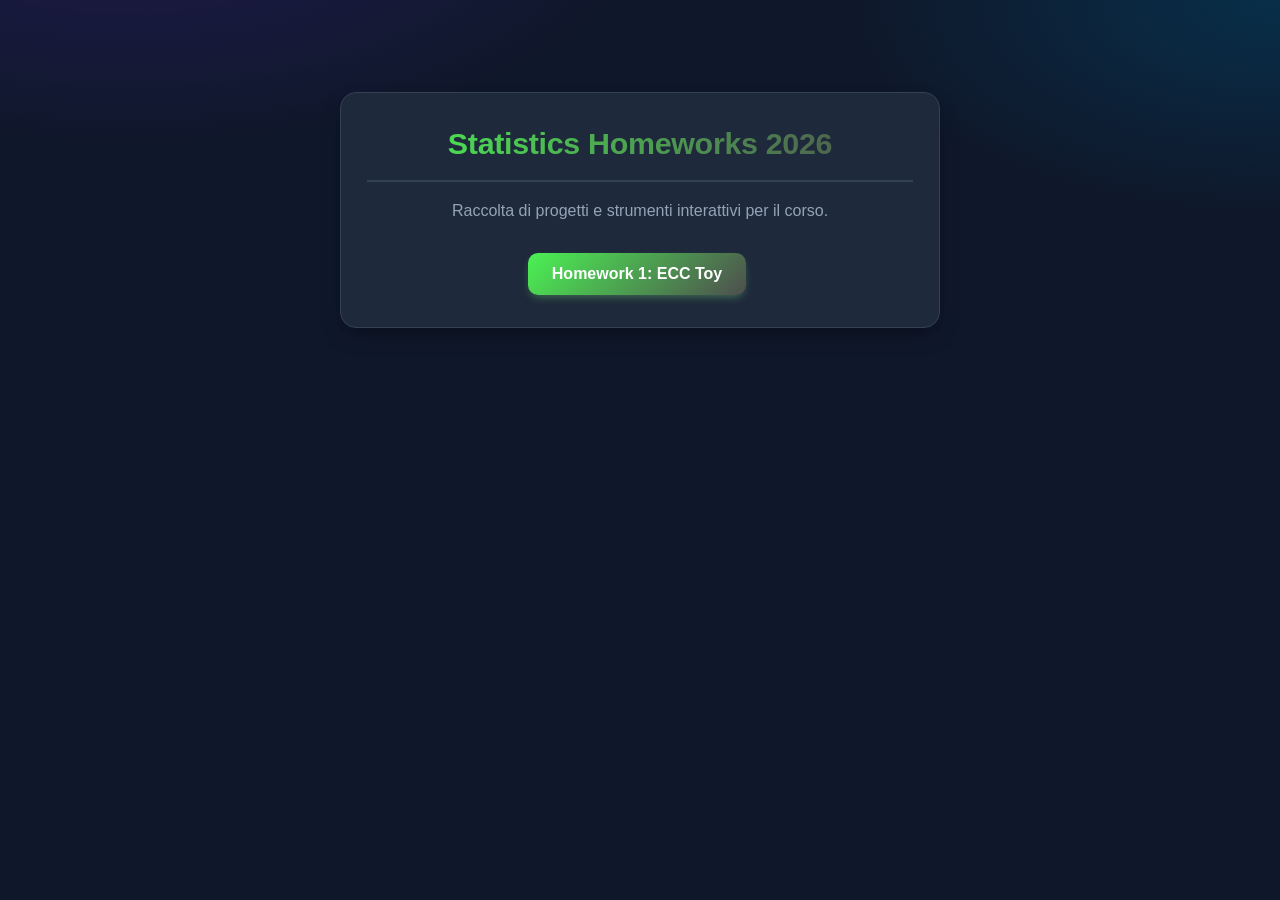
==== index.html @ 706de147 "Update index.html" ====
<!DOCTYPE html>
<html lang="it">

<head>
    <meta charset="UTF-8">
    <meta name="viewport" content="width=device-width, initial-scale=1">
    <title>Statistics Homeworks</title>
    <link rel="stylesheet" href="hm1/style.css">
</head>

<body>
    <div class="card" style="max-width: 600px; margin: 60px auto; text-align: center;">
        <h1>Statistics Homeworks 2026</h1>
        <p style="color: var(--text-muted); margin-bottom: 24px;">Raccolta di progetti e strumenti interattivi per il corso.</p>
        
        <div style="display: flex; justify-content: center; gap: 16px; flex-wrap: wrap;">
            <a href="hm1/" style="text-decoration: none;">
                <button style="padding: 12px 24px; font-size: 1rem;">Homework 1: ECC Toy</button>
            </a>
        </div>
    </div>
</body>

</html>
---- hm1/style.css ----
:root {
    --primary: hsl(123, 86%, 62%);
    --primary-hover: #21e731;
    --accent: #4e4e4e;
    --bg-main: #0f172a;
    --bg-card: #1e293b;
    --text-main: #f1f5f9;
    --text-muted: #94a3b8;
    --border: #334155;
    --success-bg: #064e3b;
    --success-border: #10b981;
    --warn-bg: #78350f;
    --warn-border: #f59e0b;
    --shadow: 0 10px 25px -10px rgba(0, 0, 0, 0.5), 0 4px 6px -4px rgba(15, 23, 42, 0.5);
}

* { box-sizing: border-box; }

body {
    font-family: Inter, -apple-system, BlinkMacSystemFont, "Segoe UI", Roboto, Helvetica, Arial, sans-serif;
    max-width: 980px;
    margin: 0 auto;
    padding: 32px 20px 60px;
    color: var(--text-main);
    line-height: 1.6;
    background:
        radial-gradient(900px 400px at 10% -10%, #1e1b4b 0, transparent 60%),
        radial-gradient(800px 400px at 100% 0, #082f49 0, transparent 55%),
        var(--bg-main);
    background-attachment: fixed;
}

h1, h2, h3 {
    color: #f8fafc;
    margin-top: 0;
    letter-spacing: -0.01em;
}

h1 {
    font-size: 1.9rem;
    padding-bottom: 12px;
    margin-bottom: 16px;
    border-bottom: 2px solid var(--border);
    background: linear-gradient(90deg, var(--primary), var(--accent));
    -webkit-background-clip: text;
    background-clip: text;
    color: transparent;
}

h2 {
    font-size: 1.2rem;
    margin-bottom: 12px;
    padding-left: 12px;
    border-left: 4px solid var(--primary);
}

h3 {
    font-size: 1.02rem;
    margin: 18px 0 8px;
    color: var(--text-main);
}

.card {
    background: var(--bg-card);
    padding: 26px;
    border-radius: 16px;
    box-shadow: var(--shadow);
    margin-bottom: 26px;
    border: 1px solid var(--border);
    transition: transform 0.2s, box-shadow 0.2s;
}

label {
    font-weight: 600;
    font-size: 0.88rem;
    margin-right: 6px;
    color: var(--text-muted);
    text-transform: uppercase;
    letter-spacing: 0.04em;
}

input, select, button {
    padding: 9px 14px;
    margin: 6px 6px 6px 0;
    font-size: 0.95rem;
    font-family: inherit;
    border: 1px solid var(--border);
    border-radius: 10px;
    background: #090d16;
    color: var(--text-main);
    outline: none;
    transition: all 0.18s;
}

input:focus, select:focus {
    border-color: var(--primary);
    box-shadow: 0 0 0 4px rgba(129, 140, 248, 0.2);
}

input[type="range"] {
    padding: 0;
    border: 0;
    box-shadow: none;
    accent-color: var(--primary);
    vertical-align: middle;
    background: transparent;
}

button {
    background: linear-gradient(135deg, var(--primary), var(--accent));
    color: #fff;
    border: none;
    font-weight: 600;
    cursor: pointer;
    box-shadow: 0 4px 10px -3px rgba(129, 248, 129, 0.4);
}

button:hover {
    background: linear-gradient(135deg, var(--primary-hover), var(--accent));
    transform: translateY(-1px);
    box-shadow: 0 8px 14px -4px rgba(133, 248, 129, 0.6);
}

button:active { transform: translateY(0); }

table {
    width: 100%;
    border-collapse: collapse;
    margin-top: 10px;
    font-size: 0.88rem;
    font-variant-numeric: tabular-nums;
}

th, td {
    border-bottom: 1px solid var(--border);
    padding: 8px 14px;
    text-align: center;
}

td { font-family: ui-monospace, SFMono-Regular, Menlo, Consolas, monospace; }

th {
    background: #0b1329;
    color: #f8fafc;
    font-weight: 600;
    position: sticky;
    top: 0;
    z-index: 1;
}

tr:nth-child(even) td { background: #172033; }
tr:hover td { background: #1e293b; }

.out {
    background: #022c22;
    border-left: 5px solid var(--success-border);
    padding: 14px 16px;
    margin-top: 14px;
    border-radius: 0 10px 10px 0;
    font-size: 0.95rem;
}

.out b { color: #34d399; }

.scroll {
    max-height: 270px;
    overflow-y: auto;
    display: inline-block;
    vertical-align: top;
    margin: 6px 16px 6px 0;
    min-width: 240px;
    border-radius: 10px;
    border: 1px solid var(--border);
    background: #0b1329;
}

.bar {
    display: flex;
    align-items: center;
    font: 12px ui-monospace, SFMono-Regular, Menlo, Monaco, Consolas, monospace;
    margin: 3px 0;
}

.bar span {
    display: inline-block;
    background: linear-gradient(90deg, var(--primary), var(--accent));
    height: 11px;
    margin: 0 8px;
    min-width: 2px;
    border-radius: 6px;
}

.warn {
    background: #451a03;
    border-left: 5px solid var(--warn-border);
    padding: 14px 16px;
    margin: 16px 0;
    border-radius: 0 10px 10px 0;
    font-size: 0.92rem;
    color: #fde68a;
}

svg {
    background: #0b1329;
    border: 1px solid var(--border);
    border-radius: 14px;
    max-width: 100%;
    height: auto;
    display: block;
    margin: 12px auto;
    box-shadow: inset 0 1px 3px rgba(0, 0, 0, 0.3);
}

#frameDesc {
    background: #0b1329;
    color: var(--text-main);
    border: 1px solid var(--border);
    border-radius: 8px;
    padding: 8px 12px;
    font-size: 0.9rem;
}

pre {
    background: #090d16;
    color: #e2e8f0;
    padding: 14px;
    border-radius: 10px;
    overflow: auto;
    font-size: 0.85rem;
    border: 1px solid var(--border);
}

.cols {
    display: flex;
    gap: 28px;
    flex-wrap: wrap;
}

.cols > div {
    flex: 1;
    min-width: 250px;
}

ul { padding-left: 22px; }
li { margin-bottom: 7px; }

@media (max-width: 600px) {
    body { padding: 16px 12px; }
    .card { padding: 18px; }
    h1 { font-size: 1.5rem; }
}
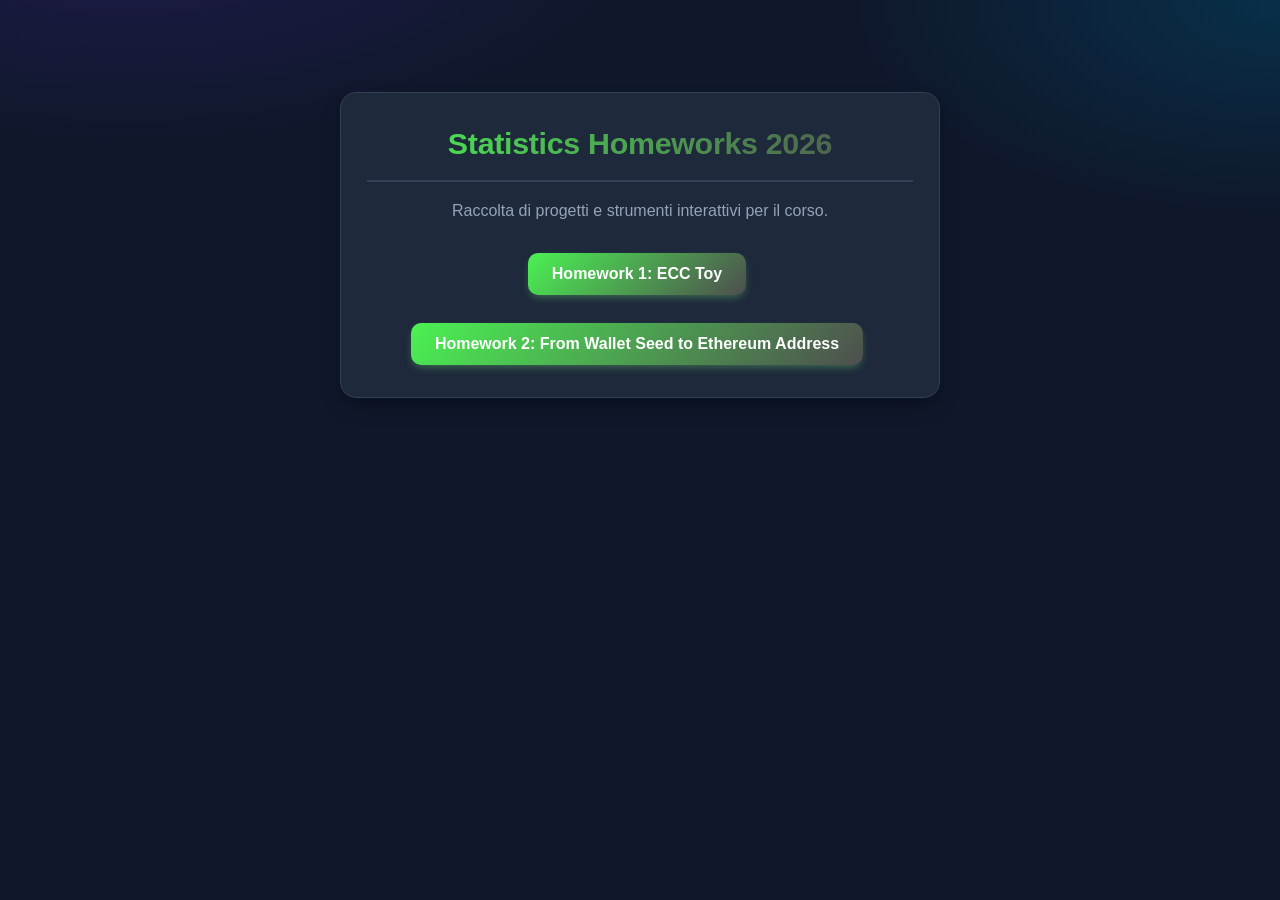
==== commit 51c8eee4: "h2" ====
--- a/index.html
+++ b/index.html
@@ -5,7 +5,7 @@
     <meta charset="UTF-8">
     <meta name="viewport" content="width=device-width, initial-scale=1">
     <title>Statistics Homeworks</title>
-    <link rel="stylesheet" href="hm1/style.css">
+    <link rel="stylesheet" href="style.css">
 </head>
 
 <body>
@@ -17,6 +17,9 @@
             <a href="hm1/" style="text-decoration: none;">
                 <button style="padding: 12px 24px; font-size: 1rem;">Homework 1: ECC Toy</button>
             </a>
+            <a href="hm2/" style="text-decoration: none;">
+                <button style="padding: 12px 24px; font-size: 1rem;">Homework 2:  From Wallet Seed to Ethereum Address</button>
+            </a>
         </div>
     </div>
 </body>
--- a/style.css
+++ b/style.css
@@ -0,0 +1,251 @@
+:root {
+    --primary: hsl(123, 86%, 62%);
+    --primary-hover: #21e731;
+    --accent: #4e4e4e;
+    --bg-main: #0f172a;
+    --bg-card: #1e293b;
+    --text-main: #f1f5f9;
+    --text-muted: #94a3b8;
+    --border: #334155;
+    --success-bg: #064e3b;
+    --success-border: #10b981;
+    --warn-bg: #78350f;
+    --warn-border: #f59e0b;
+    --shadow: 0 10px 25px -10px rgba(0, 0, 0, 0.5), 0 4px 6px -4px rgba(15, 23, 42, 0.5);
+}
+
+* { box-sizing: border-box; }
+
+body {
+    font-family: Inter, -apple-system, BlinkMacSystemFont, "Segoe UI", Roboto, Helvetica, Arial, sans-serif;
+    max-width: 980px;
+    margin: 0 auto;
+    padding: 32px 20px 60px;
+    color: var(--text-main);
+    line-height: 1.6;
+    background:
+        radial-gradient(900px 400px at 10% -10%, #1e1b4b 0, transparent 60%),
+        radial-gradient(800px 400px at 100% 0, #082f49 0, transparent 55%),
+        var(--bg-main);
+    background-attachment: fixed;
+}
+
+h1, h2, h3 {
+    color: #f8fafc;
+    margin-top: 0;
+    letter-spacing: -0.01em;
+}
+
+h1 {
+    font-size: 1.9rem;
+    padding-bottom: 12px;
+    margin-bottom: 16px;
+    border-bottom: 2px solid var(--border);
+    background: linear-gradient(90deg, var(--primary), var(--accent));
+    -webkit-background-clip: text;
+    background-clip: text;
+    color: transparent;
+}
+
+h2 {
+    font-size: 1.2rem;
+    margin-bottom: 12px;
+    padding-left: 12px;
+    border-left: 4px solid var(--primary);
+}
+
+h3 {
+    font-size: 1.02rem;
+    margin: 18px 0 8px;
+    color: var(--text-main);
+}
+
+.card {
+    background: var(--bg-card);
+    padding: 26px;
+    border-radius: 16px;
+    box-shadow: var(--shadow);
+    margin-bottom: 26px;
+    border: 1px solid var(--border);
+    transition: transform 0.2s, box-shadow 0.2s;
+}
+
+label {
+    font-weight: 600;
+    font-size: 0.88rem;
+    margin-right: 6px;
+    color: var(--text-muted);
+    text-transform: uppercase;
+    letter-spacing: 0.04em;
+}
+
+input, select, button {
+    padding: 9px 14px;
+    margin: 6px 6px 6px 0;
+    font-size: 0.95rem;
+    font-family: inherit;
+    border: 1px solid var(--border);
+    border-radius: 10px;
+    background: #090d16;
+    color: var(--text-main);
+    outline: none;
+    transition: all 0.18s;
+}
+
+input:focus, select:focus {
+    border-color: var(--primary);
+    box-shadow: 0 0 0 4px rgba(129, 140, 248, 0.2);
+}
+
+input[type="range"] {
+    padding: 0;
+    border: 0;
+    box-shadow: none;
+    accent-color: var(--primary);
+    vertical-align: middle;
+    background: transparent;
+}
+
+button {
+    background: linear-gradient(135deg, var(--primary), var(--accent));
+    color: #fff;
+    border: none;
+    font-weight: 600;
+    cursor: pointer;
+    box-shadow: 0 4px 10px -3px rgba(129, 248, 129, 0.4);
+}
+
+button:hover {
+    background: linear-gradient(135deg, var(--primary-hover), var(--accent));
+    transform: translateY(-1px);
+    box-shadow: 0 8px 14px -4px rgba(133, 248, 129, 0.6);
+}
+
+button:active { transform: translateY(0); }
+
+table {
+    width: 100%;
+    border-collapse: collapse;
+    margin-top: 10px;
+    font-size: 0.88rem;
+    font-variant-numeric: tabular-nums;
+}
+
+th, td {
+    border-bottom: 1px solid var(--border);
+    padding: 8px 14px;
+    text-align: center;
+}
+
+td { font-family: ui-monospace, SFMono-Regular, Menlo, Consolas, monospace; }
+
+th {
+    background: #0b1329;
+    color: #f8fafc;
+    font-weight: 600;
+    position: sticky;
+    top: 0;
+    z-index: 1;
+}
+
+tr:nth-child(even) td { background: #172033; }
+tr:hover td { background: #1e293b; }
+
+.out {
+    background: #022c22;
+    border-left: 5px solid var(--success-border);
+    padding: 14px 16px;
+    margin-top: 14px;
+    border-radius: 0 10px 10px 0;
+    font-size: 0.95rem;
+}
+
+.out b { color: #34d399; }
+
+.scroll {
+    max-height: 270px;
+    overflow-y: auto;
+    display: inline-block;
+    vertical-align: top;
+    margin: 6px 16px 6px 0;
+    min-width: 240px;
+    border-radius: 10px;
+    border: 1px solid var(--border);
+    background: #0b1329;
+}
+
+.bar {
+    display: flex;
+    align-items: center;
+    font: 12px ui-monospace, SFMono-Regular, Menlo, Monaco, Consolas, monospace;
+    margin: 3px 0;
+}
+
+.bar span {
+    display: inline-block;
+    background: linear-gradient(90deg, var(--primary), var(--accent));
+    height: 11px;
+    margin: 0 8px;
+    min-width: 2px;
+    border-radius: 6px;
+}
+
+.warn {
+    background: #451a03;
+    border-left: 5px solid var(--warn-border);
+    padding: 14px 16px;
+    margin: 16px 0;
+    border-radius: 0 10px 10px 0;
+    font-size: 0.92rem;
+    color: #fde68a;
+}
+
+svg {
+    background: #0b1329;
+    border: 1px solid var(--border);
+    border-radius: 14px;
+    max-width: 100%;
+    height: auto;
+    display: block;
+    margin: 12px auto;
+    box-shadow: inset 0 1px 3px rgba(0, 0, 0, 0.3);
+}
+
+#frameDesc {
+    background: #0b1329;
+    color: var(--text-main);
+    border: 1px solid var(--border);
+    border-radius: 8px;
+    padding: 8px 12px;
+    font-size: 0.9rem;
+}
+
+pre {
+    background: #090d16;
+    color: #e2e8f0;
+    padding: 14px;
+    border-radius: 10px;
+    overflow: auto;
+    font-size: 0.85rem;
+    border: 1px solid var(--border);
+}
+
+.cols {
+    display: flex;
+    gap: 28px;
+    flex-wrap: wrap;
+}
+
+.cols > div {
+    flex: 1;
+    min-width: 250px;
+}
+
+ul { padding-left: 22px; }
+li { margin-bottom: 7px; }
+
+@media (max-width: 600px) {
+    body { padding: 16px 12px; }
+    .card { padding: 18px; }
+    h1 { font-size: 1.5rem; }
+}
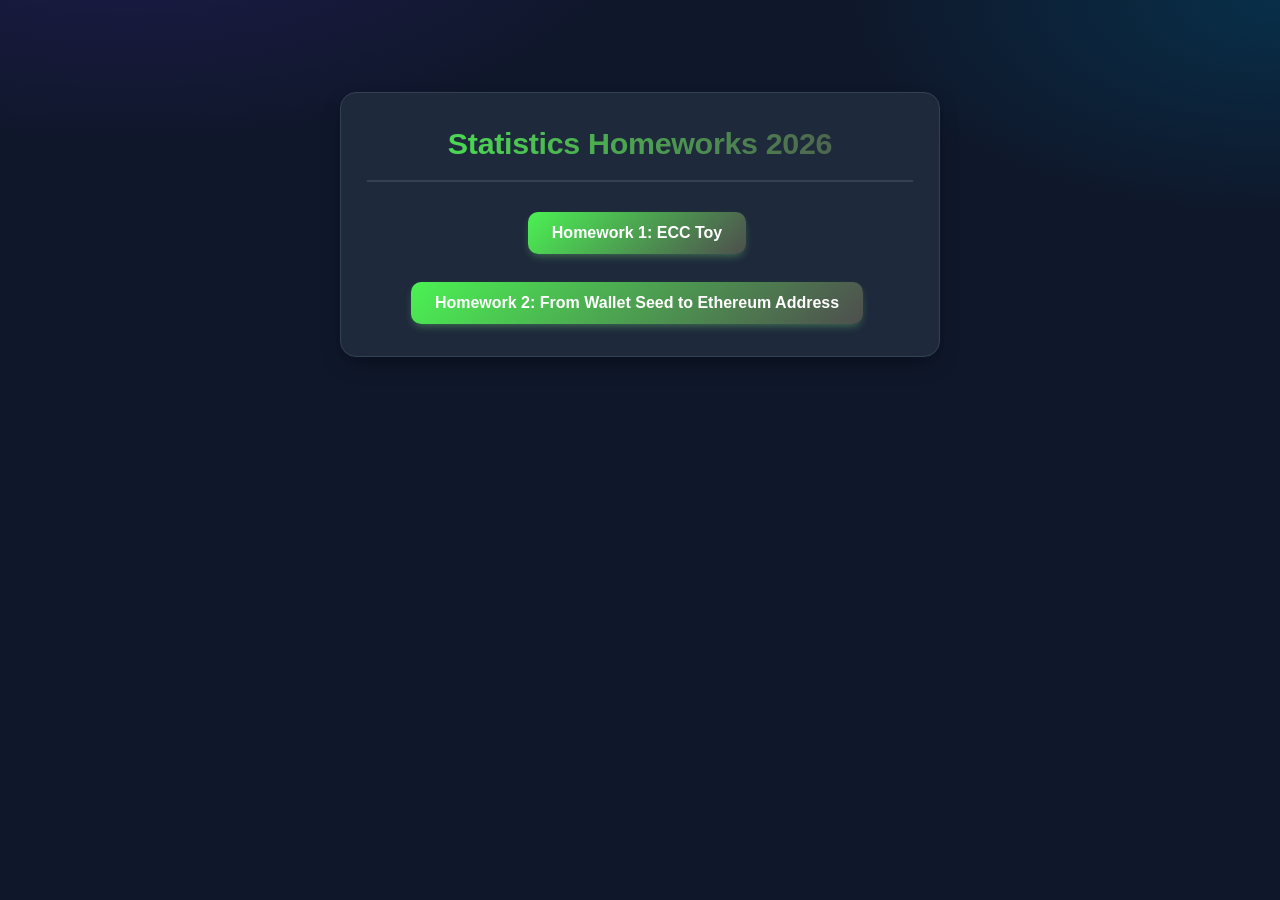
==== commit 6575c44a: "Update index.html" ====
--- a/index.html
+++ b/index.html
@@ -11,14 +11,15 @@
 <body>
     <div class="card" style="max-width: 600px; margin: 60px auto; text-align: center;">
         <h1>Statistics Homeworks 2026</h1>
-        <p style="color: var(--text-muted); margin-bottom: 24px;">Raccolta di progetti e strumenti interattivi per il corso.</p>
-        
+        <p style="color: var(--text-muted); margin-bottom: 24px;"></p>
+
         <div style="display: flex; justify-content: center; gap: 16px; flex-wrap: wrap;">
             <a href="hm1/" style="text-decoration: none;">
                 <button style="padding: 12px 24px; font-size: 1rem;">Homework 1: ECC Toy</button>
             </a>
             <a href="hm2/" style="text-decoration: none;">
-                <button style="padding: 12px 24px; font-size: 1rem;">Homework 2:  From Wallet Seed to Ethereum Address</button>
+                <button style="padding: 12px 24px; font-size: 1rem;">Homework 2: From Wallet Seed to Ethereum
+                    Address</button>
             </a>
         </div>
     </div>
--- a/style.css
+++ b/style.css
@@ -14,7 +14,9 @@
     --shadow: 0 10px 25px -10px rgba(0, 0, 0, 0.5), 0 4px 6px -4px rgba(15, 23, 42, 0.5);
 }
 
-* { box-sizing: border-box; }
+* {
+    box-sizing: border-box;
+}
 
 body {
     font-family: Inter, -apple-system, BlinkMacSystemFont, "Segoe UI", Roboto, Helvetica, Arial, sans-serif;
@@ -30,7 +32,9 @@
     background-attachment: fixed;
 }
 
-h1, h2, h3 {
+h1,
+h2,
+h3 {
     color: #f8fafc;
     margin-top: 0;
     letter-spacing: -0.01em;
@@ -79,7 +83,9 @@
     letter-spacing: 0.04em;
 }
 
-input, select, button {
+input,
+select,
+button {
     padding: 9px 14px;
     margin: 6px 6px 6px 0;
     font-size: 0.95rem;
@@ -92,7 +98,8 @@
     transition: all 0.18s;
 }
 
-input:focus, select:focus {
+input:focus,
+select:focus {
     border-color: var(--primary);
     box-shadow: 0 0 0 4px rgba(129, 140, 248, 0.2);
 }
@@ -121,7 +128,9 @@
     box-shadow: 0 8px 14px -4px rgba(133, 248, 129, 0.6);
 }
 
-button:active { transform: translateY(0); }
+button:active {
+    transform: translateY(0);
+}
 
 table {
     width: 100%;
@@ -131,13 +140,16 @@
     font-variant-numeric: tabular-nums;
 }
 
-th, td {
+th,
+td {
     border-bottom: 1px solid var(--border);
     padding: 8px 14px;
     text-align: center;
 }
 
-td { font-family: ui-monospace, SFMono-Regular, Menlo, Consolas, monospace; }
+td {
+    font-family: ui-monospace, SFMono-Regular, Menlo, Consolas, monospace;
+}
 
 th {
     background: #0b1329;
@@ -148,8 +160,13 @@
     z-index: 1;
 }
 
-tr:nth-child(even) td { background: #172033; }
-tr:hover td { background: #1e293b; }
+tr:nth-child(even) td {
+    background: #172033;
+}
+
+tr:hover td {
+    background: #1e293b;
+}
 
 .out {
     background: #022c22;
@@ -160,7 +177,9 @@
     font-size: 0.95rem;
 }
 
-.out b { color: #34d399; }
+.out b {
+    color: #34d399;
+}
 
 .scroll {
     max-height: 270px;
@@ -236,16 +255,77 @@
     flex-wrap: wrap;
 }
 
-.cols > div {
+.cols>div {
     flex: 1;
     min-width: 250px;
 }
 
-ul { padding-left: 22px; }
-li { margin-bottom: 7px; }
+.concept-grid {
+    display: grid;
+    grid-template-columns: repeat(auto-fit, minmax(280px, 1fr));
+    gap: 16px;
+    margin-top: 16px;
+}
+
+.concept-card {
+    background: rgba(255, 255, 255, 0.03);
+    border: 1px solid var(--border);
+    border-radius: 12px;
+    padding: 18px;
+    transition: transform 0.2s, border-color 0.2s;
+}
+
+.concept-card:hover {
+    border-color: var(--primary);
+}
+
+.concept-header {
+    display: flex;
+    justify-content: space-between;
+    align-items: baseline;
+    margin-bottom: 8px;
+}
+
+.concept-title {
+    font-weight: 700;
+    font-size: 1.05rem;
+    color: var(--text-main);
+}
+
+.concept-badge {
+    font-size: 0.75rem;
+    font-family: ui-monospace, SFMono-Regular, Menlo, Consolas, monospace;
+    background: rgba(129, 140, 248, 0.15);
+    color: var(--primary);
+    padding: 3px 8px;
+    border-radius: 6px;
+}
+
+.concept-desc {
+    font-size: 0.9rem;
+    color: var(--text-muted);
+    margin: 0;
+    line-height: 1.5;
+}
+
+ul {
+    padding-left: 22px;
+}
+
+li {
+    margin-bottom: 7px;
+}
 
 @media (max-width: 600px) {
-    body { padding: 16px 12px; }
-    .card { padding: 18px; }
-    h1 { font-size: 1.5rem; }
+    body {
+        padding: 16px 12px;
+    }
+
+    .card {
+        padding: 18px;
+    }
+
+    h1 {
+        font-size: 1.5rem;
+    }
 }
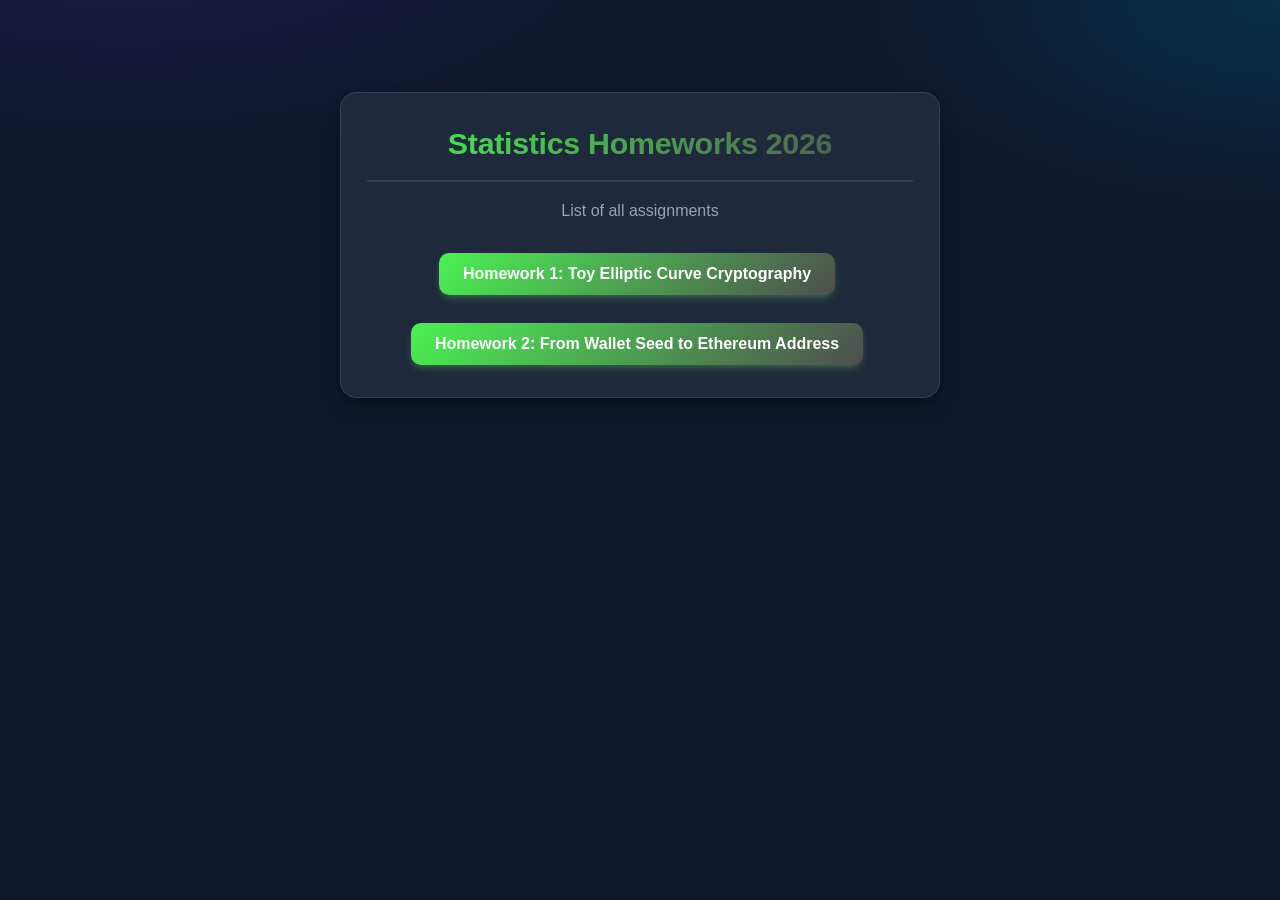
==== commit f93a471e: "Update index.html" ====
--- a/index.html
+++ b/index.html
@@ -11,11 +11,12 @@
 <body>
     <div class="card" style="max-width: 600px; margin: 60px auto; text-align: center;">
         <h1>Statistics Homeworks 2026</h1>
-        <p style="color: var(--text-muted); margin-bottom: 24px;"></p>
+        <p style="color: var(--text-muted); margin-bottom: 24px;">List of all assignments</p>
 
         <div style="display: flex; justify-content: center; gap: 16px; flex-wrap: wrap;">
             <a href="hm1/" style="text-decoration: none;">
-                <button style="padding: 12px 24px; font-size: 1rem;">Homework 1: ECC Toy</button>
+                <button style="padding: 12px 24px; font-size: 1rem;">Homework 1: Toy Elliptic Curve
+                    Cryptography</button>
             </a>
             <a href="hm2/" style="text-decoration: none;">
                 <button style="padding: 12px 24px; font-size: 1rem;">Homework 2: From Wallet Seed to Ethereum
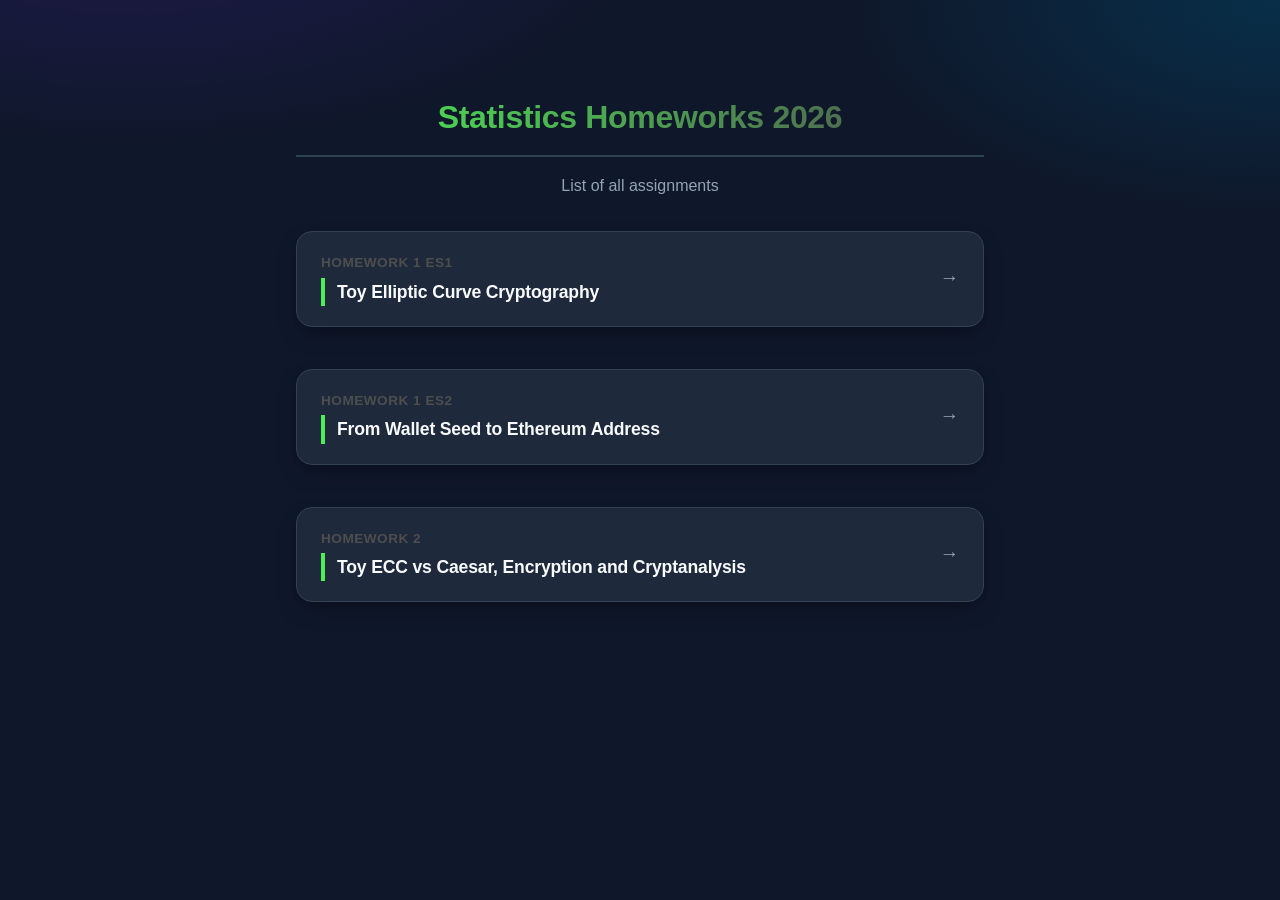
==== commit 16b71859: "homeUpdate" ====
--- a/index.html
+++ b/index.html
@@ -4,26 +4,119 @@
 <head>
     <meta charset="UTF-8">
     <meta name="viewport" content="width=device-width, initial-scale=1">
-    <title>Statistics Homeworks</title>
+    <title>Statistics Homeworks 2026</title>
     <link rel="stylesheet" href="style.css">
+    <style>
+        /* Semplici estensioni che usano le variabili del tuo style.css */
+        .home-container {
+            max-width: 720px;
+            margin: 60px auto;
+            padding: 0 16px;
+        }
+
+        .header-section {
+            text-align: center;
+            margin-bottom: 32px;
+        }
+
+        .header-section h1 {
+            margin-bottom: 8px;
+            font-size: 2rem;
+        }
+
+        .hw-list {
+            display: flex;
+            flex-direction: column;
+            gap: 16px;
+        }
+
+        .hw-card {
+            display: flex;
+            align-items: center;
+            justify-content: space-between;
+            padding: 20px 24px;
+            text-decoration: none;
+            color: inherit;
+            transition: transform 0.15s ease, border-color 0.15s ease, box-shadow 0.15s ease;
+        }
+
+        .hw-card:hover {
+            transform: translateY(-2px);
+            border-color: var(--accent, #3b82f6);
+        }
+
+        .hw-info {
+            text-align: left;
+        }
+
+        .hw-number {
+            font-size: 0.85rem;
+            font-weight: 600;
+            text-transform: uppercase;
+            letter-spacing: 0.5px;
+            color: var(--accent, #3b82f6);
+            margin-bottom: 4px;
+        }
+
+        .hw-title {
+            font-size: 1.1rem;
+            font-weight: 600;
+            margin: 0;
+        }
+
+        .hw-arrow {
+            font-size: 1.2rem;
+            color: var(--text-muted);
+            transition: transform 0.15s ease, color 0.15s ease;
+        }
+
+        .hw-card:hover .hw-arrow {
+            color: var(--accent, #3b82f6);
+            transform: translateX(4px);
+        }
+    </style>
 </head>
 
 <body>
-    <div class="card" style="max-width: 600px; margin: 60px auto; text-align: center;">
-        <h1>Statistics Homeworks 2026</h1>
-        <p style="color: var(--text-muted); margin-bottom: 24px;">List of all assignments</p>
+    <div class="home-container">
+        
+        <header class="header-section">
+            <h1>Statistics Homeworks 2026</h1>
+            <p style="color: var(--text-muted);">List of all assignments</p>
+        </header>
 
-        <div style="display: flex; justify-content: center; gap: 16px; flex-wrap: wrap;">
-            <a href="hm1/" style="text-decoration: none;">
-                <button style="padding: 12px 24px; font-size: 1rem;">Homework 1: Toy Elliptic Curve
-                    Cryptography</button>
+        <main class="hw-list">
+            
+            <a href="hm1/" class="card hw-card">
+                <div class="hw-info">
+                    <div class="hw-number">Homework 1 Es1</div>
+                    <h2 class="hw-title">Toy Elliptic Curve Cryptography</h2>
+                </div>
+                <span class="hw-arrow">→</span>
             </a>
-            <a href="hm2/" style="text-decoration: none;">
-                <button style="padding: 12px 24px; font-size: 1rem;">Homework 2: From Wallet Seed to Ethereum
-                    Address</button>
+
+            <a href="hm2/" class="card hw-card">
+                <div class="hw-info">
+                    <div class="hw-number">Homework 1 Es2</div>
+                    <h2 class="hw-title">From Wallet Seed to Ethereum Address</h2>
+                </div>
+                <span class="hw-arrow">→</span>
             </a>
-        </div>
+
+            <a href="hm2/" class="card hw-card">
+                <div class="hw-info">
+                    <div class="hw-number">Homework 2</div>
+                    <h2 class="hw-title">Toy ECC vs Caesar, Encryption and Cryptanalysis</h2>
+                </div>
+                <span class="hw-arrow">→</span>
+            </a>
+
+        </main>
+
     </div>
 </body>
 
-</html>+</html>
+
+
+
--- a/style.css
+++ b/style.css
@@ -316,6 +316,17 @@
     margin-bottom: 7px;
 }
 
+.output-box {
+    background-color: #edf2f7;
+    padding: 12px;
+    border-radius: 4px;
+    border-left: 4px solid var(--primary-color);
+    font-family: monospace;
+    word-break: break-all;
+    margin-top: 12px;
+    white-space: pre-wrap;
+}
+
 @media (max-width: 600px) {
     body {
         padding: 16px 12px;
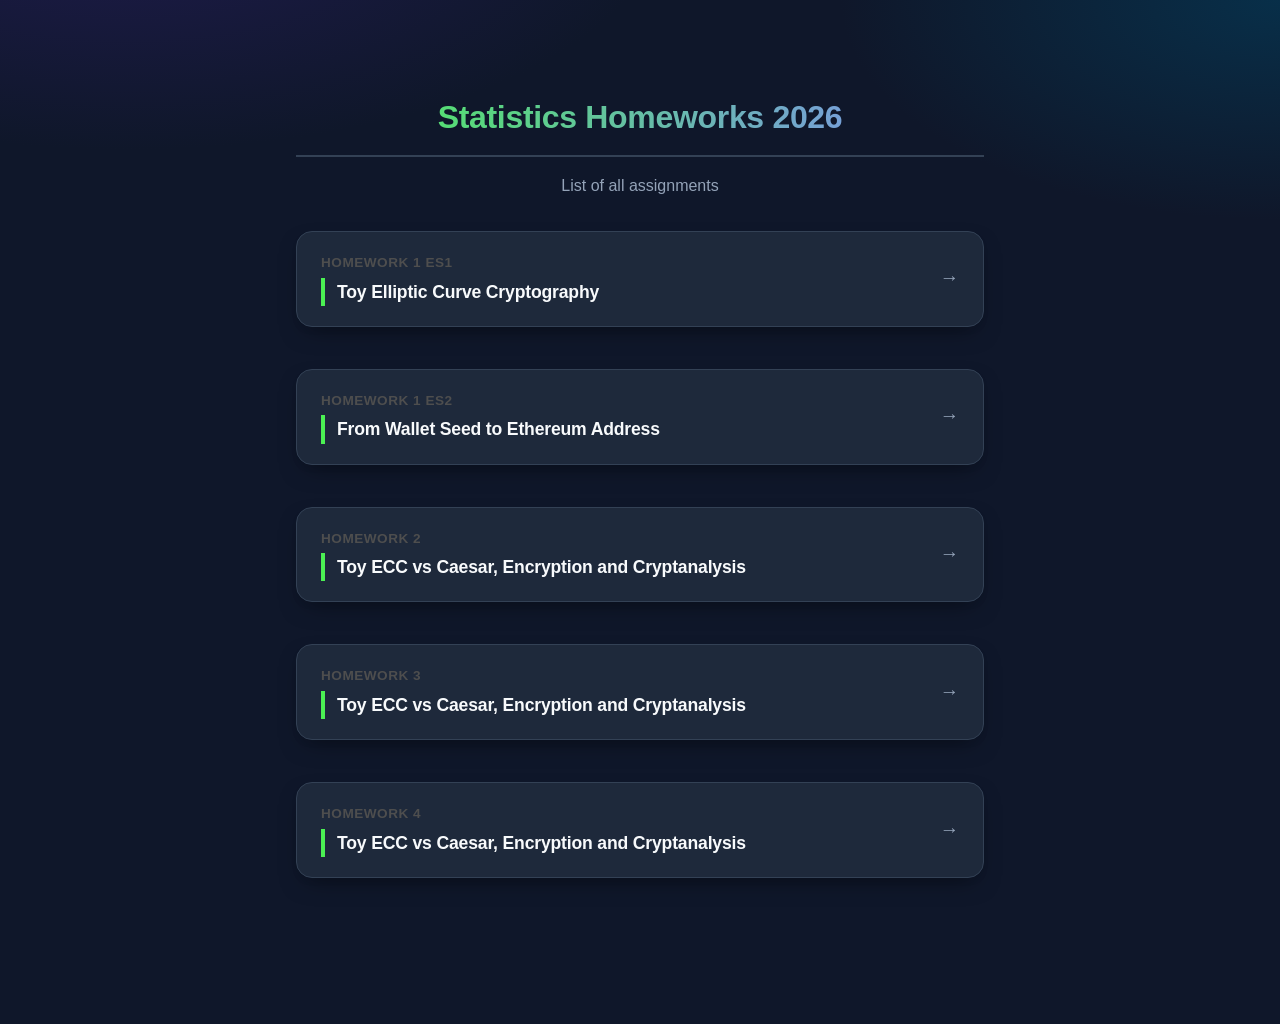
==== commit 2b36e28a: "Update" ====
--- a/index.html
+++ b/index.html
@@ -7,7 +7,6 @@
     <title>Statistics Homeworks 2026</title>
     <link rel="stylesheet" href="style.css">
     <style>
-        /* Semplici estensioni che usano le variabili del tuo style.css */
         .home-container {
             max-width: 720px;
             margin: 60px auto;
@@ -79,14 +78,14 @@
 
 <body>
     <div class="home-container">
-        
+
         <header class="header-section">
             <h1>Statistics Homeworks 2026</h1>
             <p style="color: var(--text-muted);">List of all assignments</p>
         </header>
 
         <main class="hw-list">
-            
+
             <a href="hm1/" class="card hw-card">
                 <div class="hw-info">
                     <div class="hw-number">Homework 1 Es1</div>
@@ -103,9 +102,23 @@
                 <span class="hw-arrow">→</span>
             </a>
 
-            <a href="hm2/" class="card hw-card">
+            <a href="hm3/" class="card hw-card">
                 <div class="hw-info">
                     <div class="hw-number">Homework 2</div>
+                    <h2 class="hw-title">Toy ECC vs Caesar, Encryption and Cryptanalysis</h2>
+                </div>
+                <span class="hw-arrow">→</span>
+            </a>
+            <a href="hm4/" class="card hw-card">
+                <div class="hw-info">
+                    <div class="hw-number">Homework 3</div>
+                    <h2 class="hw-title">Toy ECC vs Caesar, Encryption and Cryptanalysis</h2>
+                </div>
+                <span class="hw-arrow">→</span>
+            </a>
+            <a href="hm5/" class="card hw-card">
+                <div class="hw-info">
+                    <div class="hw-number">Homework 4</div>
                     <h2 class="hw-title">Toy ECC vs Caesar, Encryption and Cryptanalysis</h2>
                 </div>
                 <span class="hw-arrow">→</span>
@@ -116,7 +129,4 @@
     </div>
 </body>
 
-</html>
-
-
-
+</html>
--- a/style.css
+++ b/style.css
@@ -45,7 +45,7 @@
     padding-bottom: 12px;
     margin-bottom: 16px;
     border-bottom: 2px solid var(--border);
-    background: linear-gradient(90deg, var(--primary), var(--accent));
+    background: linear-gradient(90deg, var(--primary), #818cf8);
     -webkit-background-clip: text;
     background-clip: text;
     color: transparent;
@@ -101,7 +101,7 @@
 input:focus,
 select:focus {
     border-color: var(--primary);
-    box-shadow: 0 0 0 4px rgba(129, 140, 248, 0.2);
+    box-shadow: 0 0 0 4px rgba(33, 231, 49, 0.2);
 }
 
 input[type="range"] {
@@ -114,18 +114,18 @@
 }
 
 button {
-    background: linear-gradient(135deg, var(--primary), var(--accent));
-    color: #fff;
+    background: linear-gradient(135deg, var(--primary), #16a34a);
+    color: #052e16;
     border: none;
-    font-weight: 600;
+    font-weight: 700;
     cursor: pointer;
-    box-shadow: 0 4px 10px -3px rgba(129, 248, 129, 0.4);
+    box-shadow: 0 4px 10px -3px rgba(33, 231, 49, 0.4);
 }
 
 button:hover {
-    background: linear-gradient(135deg, var(--primary-hover), var(--accent));
+    background: linear-gradient(135deg, var(--primary-hover), #15803d);
     transform: translateY(-1px);
-    box-shadow: 0 8px 14px -4px rgba(133, 248, 129, 0.6);
+    box-shadow: 0 8px 14px -4px rgba(33, 231, 49, 0.6);
 }
 
 button:active {
@@ -169,7 +169,7 @@
 }
 
 .out {
-    background: #022c22;
+    background: var(--success-bg);
     border-left: 5px solid var(--success-border);
     padding: 14px 16px;
     margin-top: 14px;
@@ -179,6 +179,16 @@
 
 .out b {
     color: #34d399;
+}
+
+.warn {
+    background: var(--warn-bg);
+    border-left: 5px solid var(--warn-border);
+    padding: 14px 16px;
+    margin: 16px 0;
+    border-radius: 0 10px 10px 0;
+    font-size: 0.92rem;
+    color: #fde68a;
 }
 
 .scroll {
@@ -209,16 +219,7 @@
     border-radius: 6px;
 }
 
-.warn {
-    background: #451a03;
-    border-left: 5px solid var(--warn-border);
-    padding: 14px 16px;
-    margin: 16px 0;
-    border-radius: 0 10px 10px 0;
-    font-size: 0.92rem;
-    color: #fde68a;
-}
-
+canvas,
 svg {
     background: #0b1329;
     border: 1px solid var(--border);
@@ -226,7 +227,7 @@
     max-width: 100%;
     height: auto;
     display: block;
-    margin: 12px auto;
+    margin: 16px auto;
     box-shadow: inset 0 1px 3px rgba(0, 0, 0, 0.3);
 }
 
@@ -295,7 +296,7 @@
 .concept-badge {
     font-size: 0.75rem;
     font-family: ui-monospace, SFMono-Regular, Menlo, Consolas, monospace;
-    background: rgba(129, 140, 248, 0.15);
+    background: rgba(33, 231, 49, 0.15);
     color: var(--primary);
     padding: 3px 8px;
     border-radius: 6px;
@@ -317,14 +318,16 @@
 }
 
 .output-box {
-    background-color: #edf2f7;
-    padding: 12px;
-    border-radius: 4px;
-    border-left: 4px solid var(--primary-color);
-    font-family: monospace;
+    background-color: #090d16;
+    color: var(--text-main);
+    padding: 12px 16px;
+    border-radius: 10px;
+    border-left: 4px solid var(--primary);
+    font-family: ui-monospace, SFMono-Regular, Menlo, Consolas, monospace;
     word-break: break-all;
     margin-top: 12px;
     white-space: pre-wrap;
+    border: 1px solid var(--border);
 }
 
 @media (max-width: 600px) {
